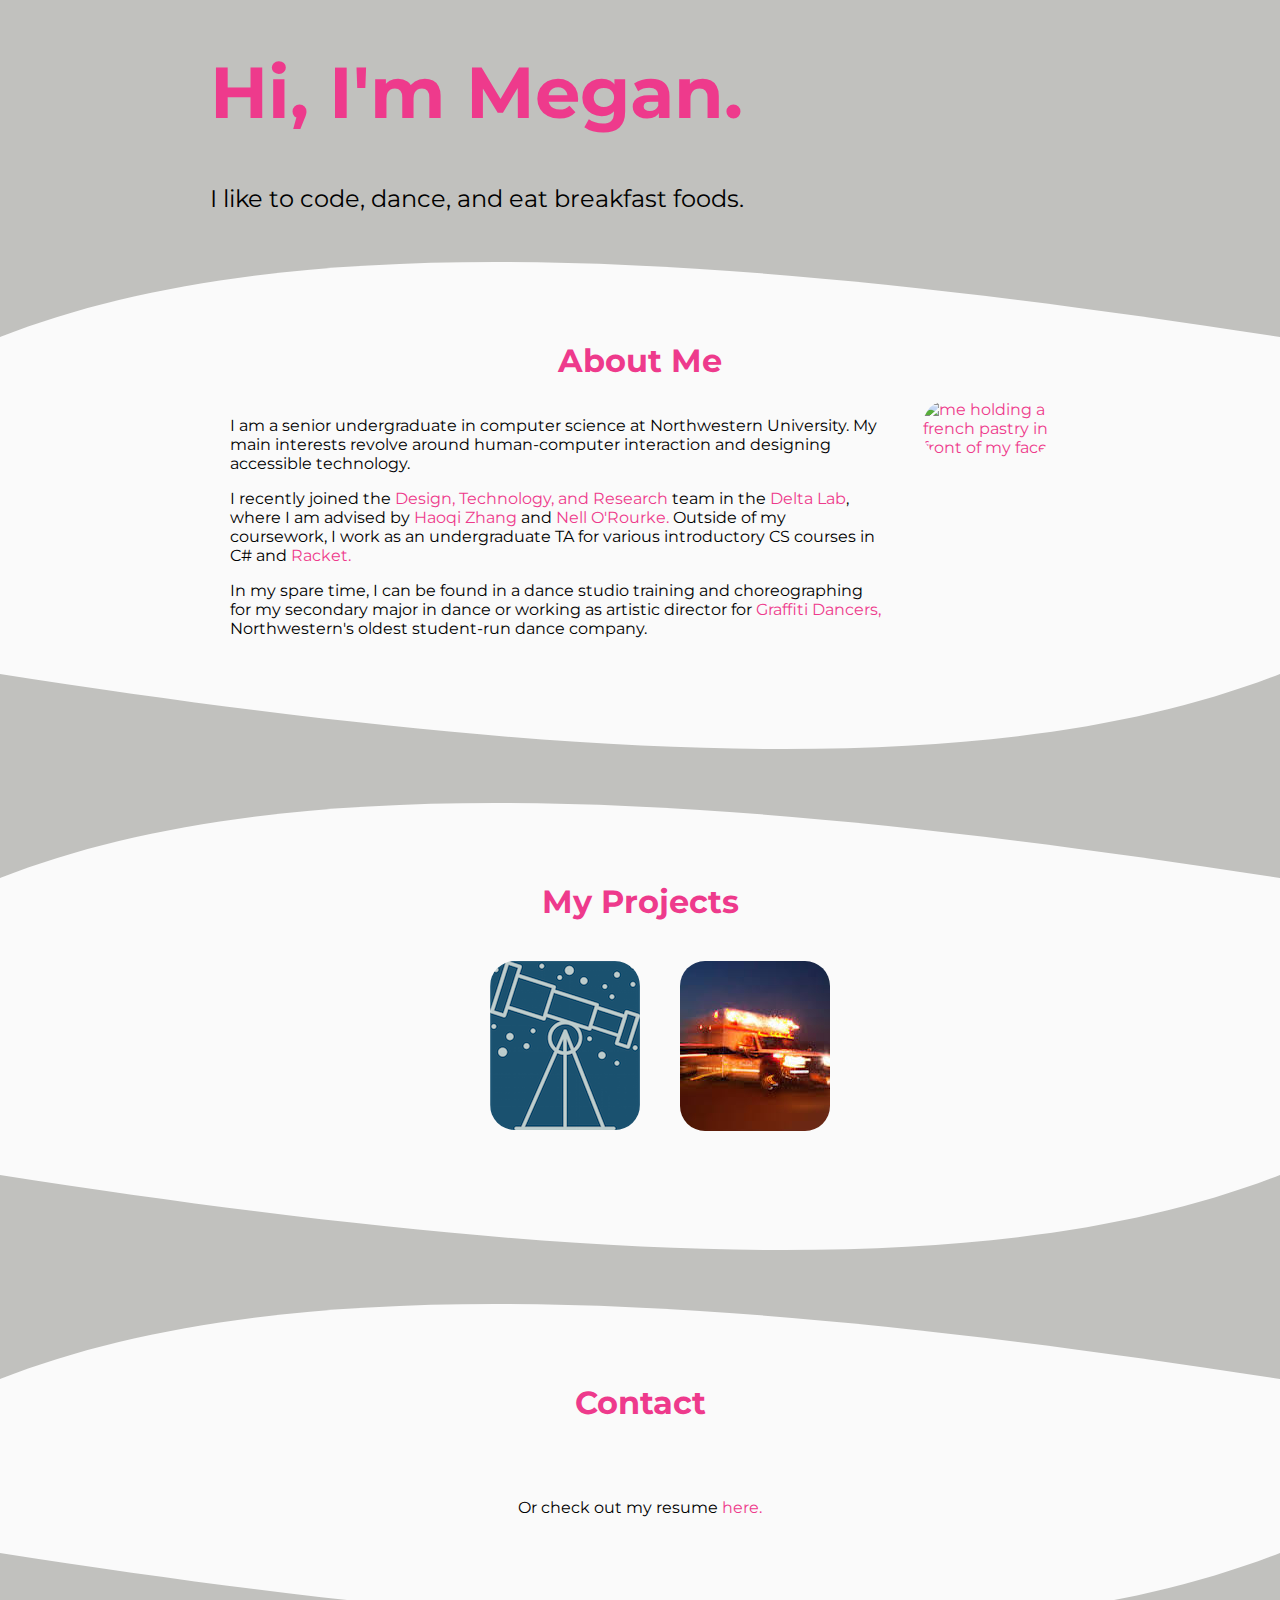
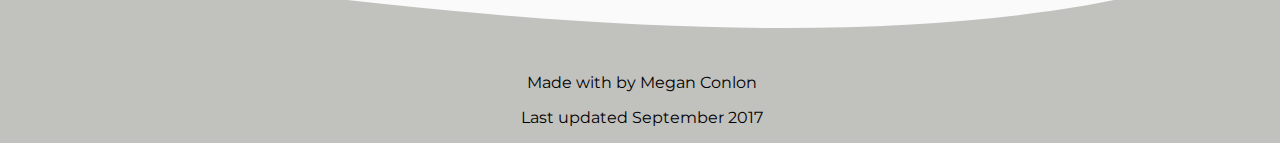
==== www/index.html @ 25a25133 "omg forgot to compile harp" ====
<!DOCTYPE html><html><head><head><meta charset="utf-8"/><meta http-equiv="X-UA-Compatible" content="IE=edge"/><title>Megan Conlon</title><meta name="description" content="Megan Conlon"/><meta name="viewport" content="width=device-width, initial-scale=1"/><link rel="stylesheet" href="assets/css/main.css"/><script async="async" defer="defer" src="https://use.fontawesome.com/93f8d6d0b2.js"></script></head></head><body><header class="header container"><div class="header_intro"><h1 class="header_title">Hi, I'm Megan.</h1><p class="header_info">I like to code, dance, and eat breakfast foods.</p></div></header><main><section class="about"><svg xmlns="http://www.w3.org/2000/svg" version="1.1" width="100%" height="100" viewBox="0 0 100 100" preserveAspectRatio="none" class="curved-divider"><path d="M0 100 C 20 0 50 0 100 100 Z"></path></svg><div class="container"><h1 class="section-title">About Me</h1><div class="content"><div class="about_text"><p> 
I am a senior undergraduate in computer science at Northwestern University. My main interests revolve around human-computer interaction and designing accessible technology. </p><p> 
I recently joined the <a href="http://dtr.northwestern.edu/"> Design, Technology, and Research </a>team in the <a href="http://delta.northwestern.edu/">Delta Lab</a>, where I am advised by <a href="http://users.eecs.northwestern.edu/~hq/">Haoqi Zhang </a>and <a href="http://www.eleanorourke.com/">Nell O'Rourke. </a>Outside of my coursework, I work as an undergraduate TA for various introductory CS courses in C# and <a href="https://racket-lang.org/">Racket.</a></p><p> 
In my spare time, I can be found in a dance studio training and choreographing for my secondary major in dance or working as artistic director for <a href="https://www.facebook.com/graffitidancersnorthwestern/">Graffiti Dancers, </a>Northwestern's oldest student-run dance company.</p></div><div class="about_photo"><img src="assets/images/me.jpg" alt="me holding a french pastry in front of my face"></div></div></div></section><svg xmlns="http://www.w3.org/2000/svg" version="1.1" width="100%" height="100" viewBox="0 0 100 100" preserveAspectRatio="none" class="curved-divider"><path d="M0 0 C 50 100 80 100 100 0 Z"></path></svg><section class="projects"><svg xmlns="http://www.w3.org/2000/svg" version="1.1" width="100%" height="100" viewBox="0 0 100 100" preserveAspectRatio="none" class="curved-divider"><path d="M0 100 C 20 0 50 0 100 100 Z"></path></svg><div class="container"><h1 class="section-title">My Projects</h1><div class="project-content"><ul class="project_links"><li><a href="https://github.com/nuvention-web/Team-D" target="_blank"><div class="project-container"><img src="../assets/images/teleos.png" alt="teleos logo"/><div class="overlay"><p class="text">Teleos</p></div></div></a></li><li><a href="https://megancon.github.io/ny-ems-response-predictor/" target="_blank"><div class="project-container"><img src="../assets/images/ambulance.jpeg" alt="teleos logo"/><div class="overlay"><p class="text">EMS Response Predictor</p></div></div></a></li></ul></div></div></section><svg xmlns="http://www.w3.org/2000/svg" version="1.1" width="100%" height="100" viewBox="0 0 100 100" preserveAspectRatio="none" class="curved-divider"><path d="M0 0 C 50 100 80 100 100 0 Z"></path></svg><section class="contact"><svg xmlns="http://www.w3.org/2000/svg" version="1.1" width="100%" height="100" viewBox="0 0 100 100" preserveAspectRatio="none" class="curved-divider"><path d="M0 100 C 20 0 50 0 100 100 Z"></path></svg><div class="container"><h1 class="section-title">Contact</h1><div class="contact-content"><div class="contact_section"><ul class="contact_links"><li><a href="mailto: meganconlon2018@u.northwestern.edu"><i aria-hidden="true" class="fa fa-envelope"></i></a></li><li><a href="https://github.com/megancon"><i aria-hidden="true" class="fa fa-github-alt"></i></a></li><li><a href="http://www.linkedin.com/in/meganconlon"><i aria-hidden="true" class="fa fa-linkedin-square"></i></a></li></ul></div><p> 
Or check out my resume <a href="../assets/docs/conlon_megan.pdf">here.</a></p></div></div></section><svg xmlns="http://www.w3.org/2000/svg" version="1.1" width="100%" height="100" viewBox="0 0 100 100" preserveAspectRatio="none" class="curved-divider"><path d="M0 0 C 50 100 80 100 100 0 Z"></path></svg><section class="footer"><p> 
Made with <i aria-hidden="true" class="fa fa-heart"> </i> by Megan Conlon</p><p>Last updated September 2017</p></section></main></body></html>
---- www/assets/css/main.css ----
@import url(https://fonts.googleapis.com/css?family=Montserrat:400,700);body{font-family:"Montserrat",sans-serif;background:#c1c1be;color:#EE3A8C;height:100%;overflow-x:hidden;margin:0;text-align:center}h1{font-size:2em}p{color:black}a{text-decoration:none;color:#EE3A8C;transition:all linear .2s}a:hover{color:#B9BDC0;text-decoration:none}.header{display:-webkit-box;display:-ms-flexbox;display:flex;-webkit-box-orient:vertical;-webkit-box-direction:normal;-ms-flex-direction:column;flex-direction:column;text-align:center;align:center}@media (min-width:500px){.header{padding:0;-webkit-box-orient:horizontal;-webkit-box-direction:normal;-ms-flex-direction:row;flex-direction:row;-webkit-box-pack:justify;-ms-flex-pack:justify;justify-content:space-between;text-align:left}}.header_intro{font-size:1.5em}.header_title{font-size:3em;color:#EE3A8C}.header img{border-radius:25px}section{background-color:#fafafa;text-align:center}.section-title{margin:0}.curved-divider{background-color:#c1c1be;fill:#fafafa;border:none}.container{max-width:860px;margin:0 auto;padding:20px}@media (min-width:500px){.container{padding:0}}.content{display:-webkit-box;display:-ms-flexbox;display:flex;-webkit-box-orient:vertical;-webkit-box-direction:normal;-ms-flex-direction:column;flex-direction:column;text-align:center;align:center;padding:20px}@media (min-width:500px){.content{-webkit-box-orient:horizontal;-webkit-box-direction:normal;-ms-flex-direction:row;flex-direction:row;-webkit-box-pack:justify;-ms-flex-pack:justify;justify-content:space-between;text-align:left}}.about img{height:250px;border-radius:25px}.about_text{padding-right:5%}.project-content{display:-webkit-box;display:-ms-flexbox;display:flex;-webkit-box-orient:horizontal;-webkit-box-direction:normal;-ms-flex-direction:row;flex-direction:row;text-align:center;padding:20px}.project_links{list-style:none;display:-webkit-box;display:-ms-flexbox;display:flex;-webkit-box-orient:horizontal;-webkit-box-direction:normal;-ms-flex-direction:row;flex-direction:row;margin:auto;text-align:center}.project_links li{padding:20px}.project_links .project-container{position:relative}.project_links .project-container img{border-radius:25px}.project_links .project-container .overlay{position:absolute;bottom:100%;left:0;right:0;border-radius:25px;background-color:rgba(193,193,190,0.79);overflow:hidden;width:100%;height:0;transition:.5s ease}.project_links .project-container .overlay .text{color:black;font-size:1.25em;position:absolute;overflow:hidden;top:50%;left:50%;-webkit-transform:translate(-50%,-50%);transform:translate(-50%,-50%);-ms-transform:translate(-50%,-50%)}.project_links .project-container:hover .overlay{bottom:0;height:100%}.contact-content{display:-webkit-box;display:-ms-flexbox;display:flex;-webkit-box-orient:vertical;-webkit-box-direction:normal;-ms-flex-direction:column;flex-direction:column;text-align:center;align:center;padding:20px}.contact_section{display:-webkit-box;display:-ms-flexbox;display:flex;-webkit-box-orient:horizontal;-webkit-box-direction:normal;-ms-flex-direction:row;flex-direction:row}.contact_links{list-style:none;display:-webkit-box;display:-ms-flexbox;display:flex;-webkit-box-orient:horizontal;-webkit-box-direction:normal;-ms-flex-direction:row;flex-direction:row;margin:auto}.contact_links a{color:black}.contact_links li{padding:20px;font-size:3em}.footer{background-color:#c1c1be}.footer i{color:#EE3A8C}.footer p{padding-left:4px;font-weight:400}
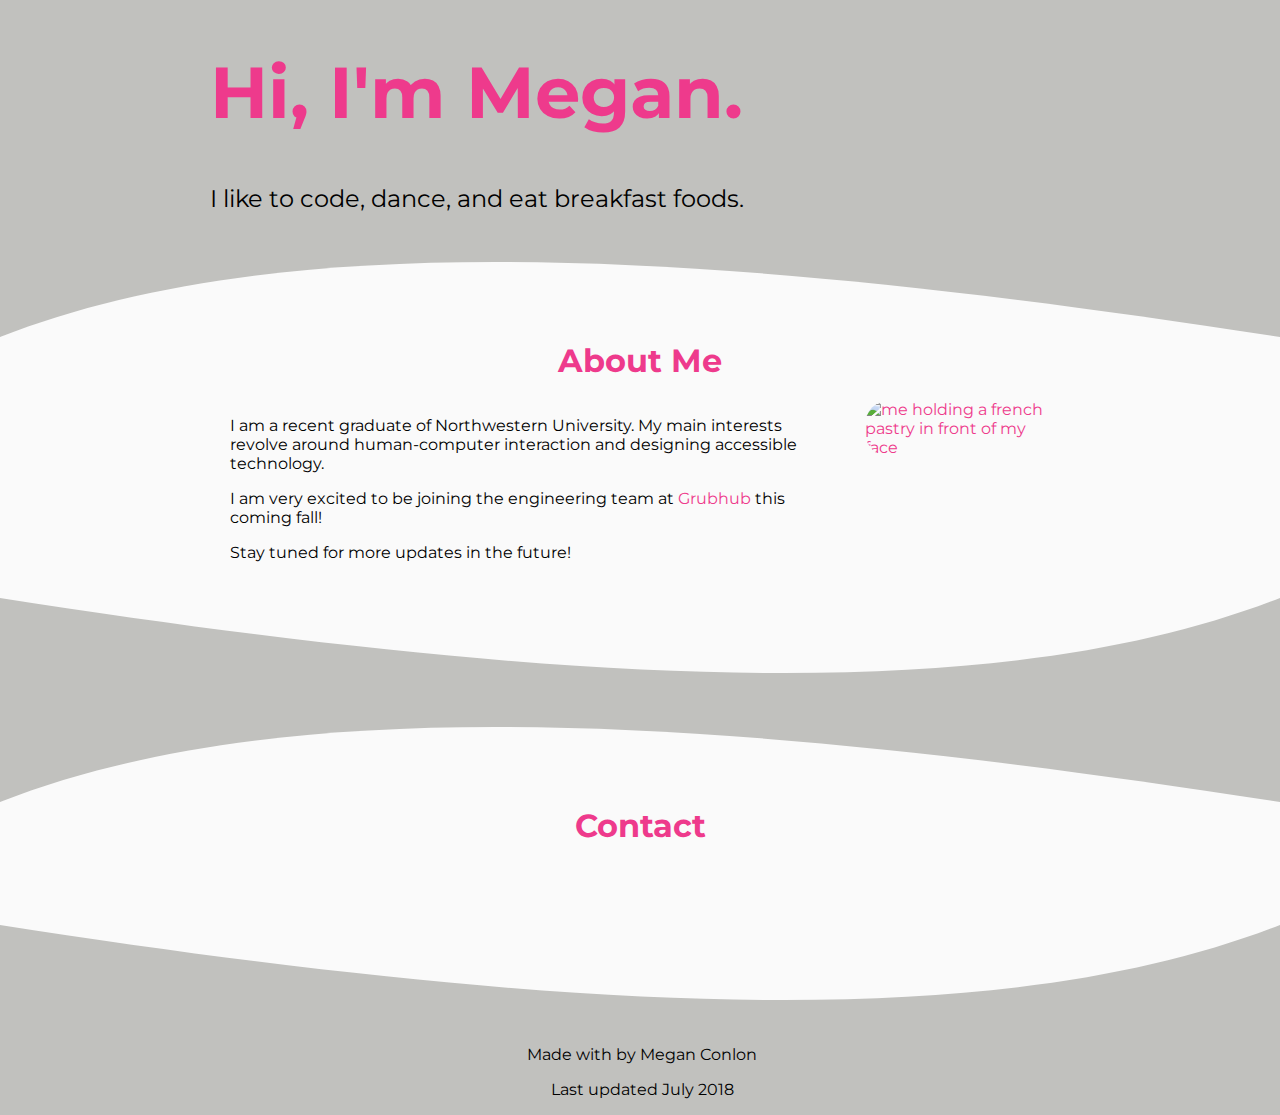
==== commit ad78f72d: "when u forget to compile harp smh" ====
--- a/www/index.html
+++ b/www/index.html
@@ -1,6 +1,5 @@
 <!DOCTYPE html><html><head><head><meta charset="utf-8"/><meta http-equiv="X-UA-Compatible" content="IE=edge"/><title>Megan Conlon</title><meta name="description" content="Megan Conlon"/><meta name="viewport" content="width=device-width, initial-scale=1"/><link rel="stylesheet" href="assets/css/main.css"/><script async="async" defer="defer" src="https://use.fontawesome.com/93f8d6d0b2.js"></script></head></head><body><header class="header container"><div class="header_intro"><h1 class="header_title">Hi, I'm Megan.</h1><p class="header_info">I like to code, dance, and eat breakfast foods.</p></div></header><main><section class="about"><svg xmlns="http://www.w3.org/2000/svg" version="1.1" width="100%" height="100" viewBox="0 0 100 100" preserveAspectRatio="none" class="curved-divider"><path d="M0 100 C 20 0 50 0 100 100 Z"></path></svg><div class="container"><h1 class="section-title">About Me</h1><div class="content"><div class="about_text"><p> 
-I am a senior undergraduate in computer science at Northwestern University. My main interests revolve around human-computer interaction and designing accessible technology. </p><p> 
-I recently joined the <a href="http://dtr.northwestern.edu/"> Design, Technology, and Research </a>team in the <a href="http://delta.northwestern.edu/">Delta Lab</a>, where I am advised by <a href="http://users.eecs.northwestern.edu/~hq/">Haoqi Zhang </a>and <a href="http://www.eleanorourke.com/">Nell O'Rourke. </a>Outside of my coursework, I work as an undergraduate TA for various introductory CS courses in C# and <a href="https://racket-lang.org/">Racket.</a></p><p> 
-In my spare time, I can be found in a dance studio training and choreographing for my secondary major in dance or working as artistic director for <a href="https://www.facebook.com/graffitidancersnorthwestern/">Graffiti Dancers, </a>Northwestern's oldest student-run dance company.</p></div><div class="about_photo"><img src="assets/images/me.jpg" alt="me holding a french pastry in front of my face"></div></div></div></section><svg xmlns="http://www.w3.org/2000/svg" version="1.1" width="100%" height="100" viewBox="0 0 100 100" preserveAspectRatio="none" class="curved-divider"><path d="M0 0 C 50 100 80 100 100 0 Z"></path></svg><section class="projects"><svg xmlns="http://www.w3.org/2000/svg" version="1.1" width="100%" height="100" viewBox="0 0 100 100" preserveAspectRatio="none" class="curved-divider"><path d="M0 100 C 20 0 50 0 100 100 Z"></path></svg><div class="container"><h1 class="section-title">My Projects</h1><div class="project-content"><ul class="project_links"><li><a href="https://github.com/nuvention-web/Team-D" target="_blank"><div class="project-container"><img src="../assets/images/teleos.png" alt="teleos logo"/><div class="overlay"><p class="text">Teleos</p></div></div></a></li><li><a href="https://megancon.github.io/ny-ems-response-predictor/" target="_blank"><div class="project-container"><img src="../assets/images/ambulance.jpeg" alt="teleos logo"/><div class="overlay"><p class="text">EMS Response Predictor</p></div></div></a></li></ul></div></div></section><svg xmlns="http://www.w3.org/2000/svg" version="1.1" width="100%" height="100" viewBox="0 0 100 100" preserveAspectRatio="none" class="curved-divider"><path d="M0 0 C 50 100 80 100 100 0 Z"></path></svg><section class="contact"><svg xmlns="http://www.w3.org/2000/svg" version="1.1" width="100%" height="100" viewBox="0 0 100 100" preserveAspectRatio="none" class="curved-divider"><path d="M0 100 C 20 0 50 0 100 100 Z"></path></svg><div class="container"><h1 class="section-title">Contact</h1><div class="contact-content"><div class="contact_section"><ul class="contact_links"><li><a href="mailto: meganconlon2018@u.northwestern.edu"><i aria-hidden="true" class="fa fa-envelope"></i></a></li><li><a href="https://github.com/megancon"><i aria-hidden="true" class="fa fa-github-alt"></i></a></li><li><a href="http://www.linkedin.com/in/meganconlon"><i aria-hidden="true" class="fa fa-linkedin-square"></i></a></li></ul></div><p> 
-Or check out my resume <a href="../assets/docs/conlon_megan.pdf">here.</a></p></div></div></section><svg xmlns="http://www.w3.org/2000/svg" version="1.1" width="100%" height="100" viewBox="0 0 100 100" preserveAspectRatio="none" class="curved-divider"><path d="M0 0 C 50 100 80 100 100 0 Z"></path></svg><section class="footer"><p> 
-Made with <i aria-hidden="true" class="fa fa-heart"> </i> by Megan Conlon</p><p>Last updated September 2017</p></section></main></body></html>+I am a recent graduate of Northwestern University. My main interests revolve around human-computer interaction and designing accessible technology. </p><p> 
+I am very excited to be joining the engineering team at <a href="https://bytes.grubhub.com/engineering/home">Grubhub </a>this coming fall! </p><p> 
+Stay tuned for more updates in the future!</p></div><div class="about_photo"><img src="assets/images/me.jpg" alt="me holding a french pastry in front of my face"></div></div></div></section><svg xmlns="http://www.w3.org/2000/svg" version="1.1" width="100%" height="100" viewBox="0 0 100 100" preserveAspectRatio="none" class="curved-divider"><path d="M0 0 C 50 100 80 100 100 0 Z"></path></svg><!-- DONT NEED THIS ANYMORE, I GOT A JOB :)--><!-- section.projects--><!-- 	!= partial("_partials/topdivider")--><!-- 	.container--><!-- 		h1.section-title My Projects--><!-- 		.project-content--><!-- 			!=partial("_partials/projects")--><!-- != partial("_partials/bottomdivider")--><section class="contact"><svg xmlns="http://www.w3.org/2000/svg" version="1.1" width="100%" height="100" viewBox="0 0 100 100" preserveAspectRatio="none" class="curved-divider"><path d="M0 100 C 20 0 50 0 100 100 Z"></path></svg><div class="container"><h1 class="section-title">Contact</h1><div class="contact-content"><div class="contact_section"><ul class="contact_links"><li><a href="mailto: megan.conlon212@gmail.com"><i aria-hidden="true" class="fa fa-envelope"></i></a></li><li><a href="https://github.com/megancon"><i aria-hidden="true" class="fa fa-github-alt"></i></a></li><li><a href="http://www.linkedin.com/in/meganconlon"><i aria-hidden="true" class="fa fa-linkedin-square"></i></a></li></ul></div></div></div></section><svg xmlns="http://www.w3.org/2000/svg" version="1.1" width="100%" height="100" viewBox="0 0 100 100" preserveAspectRatio="none" class="curved-divider"><path d="M0 0 C 50 100 80 100 100 0 Z"></path></svg><section class="footer"><p> 
+Made with <i aria-hidden="true" class="fa fa-heart"> </i> by Megan Conlon</p><p>Last updated July 2018</p></section></main></body></html>